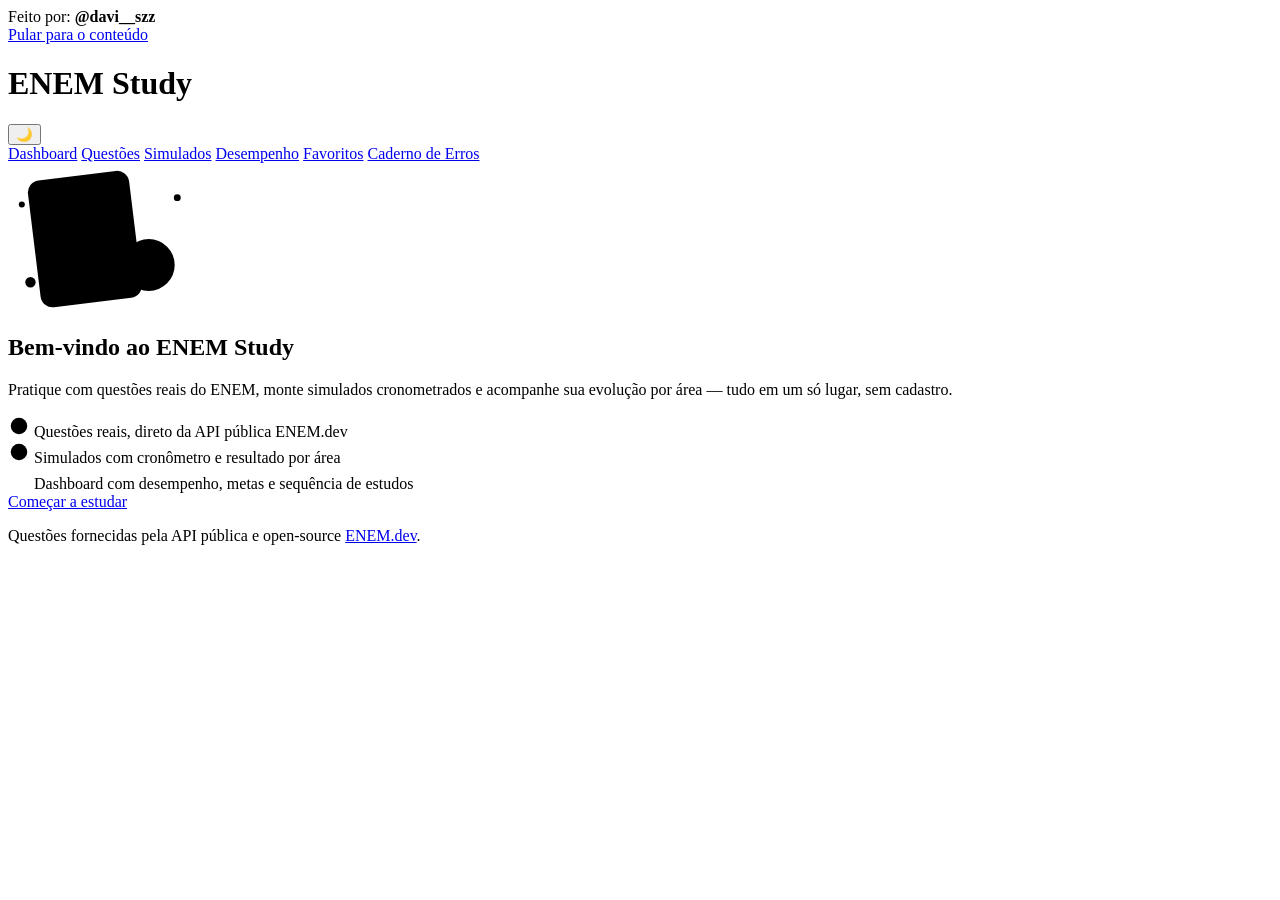
==== index.html @ e929863e "Add files via upload" ====
<!DOCTYPE html>
<html lang="pt-BR">
<head>
  <meta charset="UTF-8" />
  <meta name="viewport" content="width=device-width, initial-scale=1.0" />
  <title>ENEM Study — Dashboard</title>
  <link rel="preconnect" href="https://fonts.googleapis.com" />
  <link rel="stylesheet" href="css/global.css" />
  <link rel="stylesheet" href="css/dashboard.css" />
  <script>
    // Aplica o tema salvo ANTES da primeira renderização, para evitar o
    // "flash" de tema claro seguido de escuro. Única exceção deliberada à
    // regra de que só storage.js acessa localStorage: precisa rodar de
    // forma síncrona no <head>, antes de qualquer módulo ES carregar.
    try {
      var config = JSON.parse(localStorage.getItem('enemStudy:config'));
      if (config && config.tema === 'escuro') {
        document.documentElement.setAttribute('data-tema', 'escuro');
      }
    } catch (erro) {
      // localStorage indisponível — segue com o tema claro padrão.
    }
  </script>
</head>
<body>
  <div id="splash" class="splash" aria-hidden="true">
    <span class="splash-texto">Feito por: <strong>@davi__szz</strong></span>
  </div>
  <a href="#main" class="skip-link">Pular para o conteúdo</a>
  <header class="topo">
    <div class="topo-linha">
      <h1>ENEM Study</h1>
      <button id="btn-tema" type="button" class="botao-tema" aria-label="Ativar tema escuro">🌙</button>
    </div>
    <nav class="nav" aria-label="Navegação principal">
      <a class="nav-link" href="index.html">Dashboard</a>
      <a class="nav-link" href="pages/questoes.html">Questões</a>
      <a class="nav-link" href="pages/simulados.html">Simulados</a>
      <a class="nav-link" href="pages/desempenho.html">Desempenho</a>
      <a class="nav-link" href="pages/favoritos.html">Favoritos</a>
      <a class="nav-link" href="pages/erros.html">Caderno de Erros</a>
    </nav>
  </header>

  <main class="conteudo" id="main">
    <section id="estado-sem-dados" class="cartao cartao--hero">
      <div class="hero-ilustracao" aria-hidden="true">
        <svg viewBox="0 0 220 170" width="190" height="147" role="img">
          <rect class="hero-doc-fundo" x="30" y="14" width="118" height="148" rx="14"
                transform="rotate(-7 89 88)" />
          <rect class="hero-doc-linha" x="46" y="42" width="66" height="8" rx="4"
                transform="rotate(-7 89 88)" />
          <rect class="hero-doc-linha" x="46" y="60" width="82" height="8" rx="4"
                transform="rotate(-7 89 88)" />
          <rect class="hero-doc-linha" x="46" y="78" width="52" height="8" rx="4"
                transform="rotate(-7 89 88)" />
          <rect class="hero-doc-linha" x="46" y="96" width="70" height="8" rx="4"
                transform="rotate(-7 89 88)" />
          <circle class="hero-badge-circulo" cx="163" cy="118" r="30" />
          <path class="hero-badge-check" d="M149 118l10 10 18-20" />
          <circle class="hero-dot hero-dot--ambar" cx="26" cy="138" r="6" />
          <circle class="hero-dot hero-dot--ambar" cx="196" cy="40" r="4" />
          <circle class="hero-dot hero-dot--primaria" cx="16" cy="48" r="3.5" />
        </svg>
      </div>

      <h2>Bem-vindo ao ENEM Study</h2>
      <p class="texto-suave hero-descricao">
        Pratique com questões reais do ENEM, monte simulados cronometrados e
        acompanhe sua evolução por área — tudo em um só lugar, sem cadastro.
      </p>

      <div class="hero-recursos">
        <div class="hero-recurso">
          <svg class="hero-recurso-icone" viewBox="0 0 24 24" width="22" height="22" aria-hidden="true">
            <circle cx="12" cy="12" r="9" />
            <path d="M8.2 12.3l2.4 2.4 5.2-5.6" />
          </svg>
          <span>Questões reais, direto da API pública ENEM.dev</span>
        </div>
        <div class="hero-recurso">
          <svg class="hero-recurso-icone" viewBox="0 0 24 24" width="22" height="22" aria-hidden="true">
            <circle cx="12" cy="12" r="9" />
            <path d="M12 7v5l3.5 2" />
          </svg>
          <span>Simulados com cronômetro e resultado por área</span>
        </div>
        <div class="hero-recurso">
          <svg class="hero-recurso-icone" viewBox="0 0 24 24" width="22" height="22" aria-hidden="true">
            <path d="M4 19V5M4 19h16M8 19v-6M12 19V9M16 19v-9" />
          </svg>
          <span>Dashboard com desempenho, metas e sequência de estudos</span>
        </div>
      </div>

      <a href="pages/questoes.html" class="botao botao--primario botao--grande">Começar a estudar</a>
    </section>

    <div id="dashboard-conteudo" hidden>
      <section class="grade-stats">
        <div class="cartao stat-card">
          <svg class="stat-icone" viewBox="0 0 24 24" width="22" height="22" aria-hidden="true">
            <circle cx="12" cy="12" r="9" />
            <path d="M8.2 12.3l2.4 2.4 5.2-5.6" />
          </svg>
          <span class="stat-label">Questões resolvidas</span>
          <span id="stat-resolvidas" class="stat-valor">0</span>
        </div>
        <div class="cartao stat-card">
          <svg class="stat-icone" viewBox="0 0 24 24" width="22" height="22" aria-hidden="true">
            <circle cx="12" cy="12" r="9" />
            <circle cx="12" cy="12" r="5" />
            <circle class="stat-icone-preenchido" cx="12" cy="12" r="1.3" />
          </svg>
          <span class="stat-label">Taxa de acerto</span>
          <span id="stat-taxa-acerto" class="stat-valor">—</span>
        </div>
        <div class="cartao stat-card">
          <svg id="icone-chama" class="stat-icone stat-icone-chama" viewBox="0 0 24 24" width="22" height="22" aria-hidden="true">
            <path d="M12 2.5c1 3-1.8 4.2-1.8 7.2a3.8 3.8 0 0 0 7.6 0c0-1-.4-1.8-.9-1.9.4 1.9-.9 2.8-1.9 2.8-1.4 0-1.9-1.1-1.9-2.2 0-1.9 1.9-2.8.9-5.4-.9.7-1.9 1.9-1.9 5 0 1.7-1.4 2.5-2.3 1.6C8.5 8.1 9 5.3 12 2.5z" />
          </svg>
          <span class="stat-label">Sequência de estudos</span>
          <span id="stat-streak" class="stat-valor">—</span>
        </div>
      </section>

      <section class="cartao">
        <div class="metas-cabecalho">
          <h2>Metas</h2>
          <button id="btn-editar-metas" type="button" class="botao botao--secundario botao--pequeno">
            Editar metas
          </button>
        </div>

        <p id="meta-texto-diaria" class="texto-suave">Meta diária: 0/30</p>
        <div class="barra-trilha barra-trilha--meta">
          <div id="meta-barra-diaria" class="barra-preenchimento" style="width: 0%"></div>
        </div>

        <p id="meta-texto-semanal" class="texto-suave meta-espaco-topo">Meta semanal: 0/150</p>
        <div class="barra-trilha barra-trilha--meta">
          <div id="meta-barra-semanal" class="barra-preenchimento" style="width: 0%"></div>
        </div>

        <form id="form-metas" class="form-metas" hidden>
          <div class="campo">
            <label for="input-meta-diaria">Meta diária (questões)</label>
            <input id="input-meta-diaria" type="number" min="1" max="500" required />
          </div>
          <div class="campo">
            <label for="input-meta-semanal">Meta semanal (questões)</label>
            <input id="input-meta-semanal" type="number" min="1" max="2000" required />
          </div>
          <button type="submit" class="botao botao--primario botao--pequeno">Salvar</button>
        </form>
      </section>

      <section class="cartao">
        <h2>Desempenho por área</h2>
        <div id="desempenho-por-disciplina"></div>
        <a href="pages/desempenho.html" class="link-ver-mais">Ver desempenho detalhado →</a>
      </section>

      <div id="recomendacoes" class="recomendacoes" hidden></div>

      <section class="cartao">
        <h2>Evolução da taxa de acerto</h2>
        <div id="grafico-evolucao" class="grafico-evolucao"></div>
      </section>

      <section class="cartao">
        <h2>Atividade recente</h2>
        <div id="atividade-recente"></div>
      </section>

      <div class="acoes-dashboard">
        <a href="pages/questoes.html" class="botao botao--primario botao--grande">
          Começar a estudar
        </a>
      </div>
    </div>
  </main>

  <footer class="rodape">
    <p>Questões fornecidas pela API pública e open-source <a href="https://enem.dev" target="_blank" rel="noopener">ENEM.dev</a>.</p>
  </footer>

  <script type="module" src="js/app.js"></script>
  <script type="module" src="js/dashboard.js"></script>
</body>
</html>
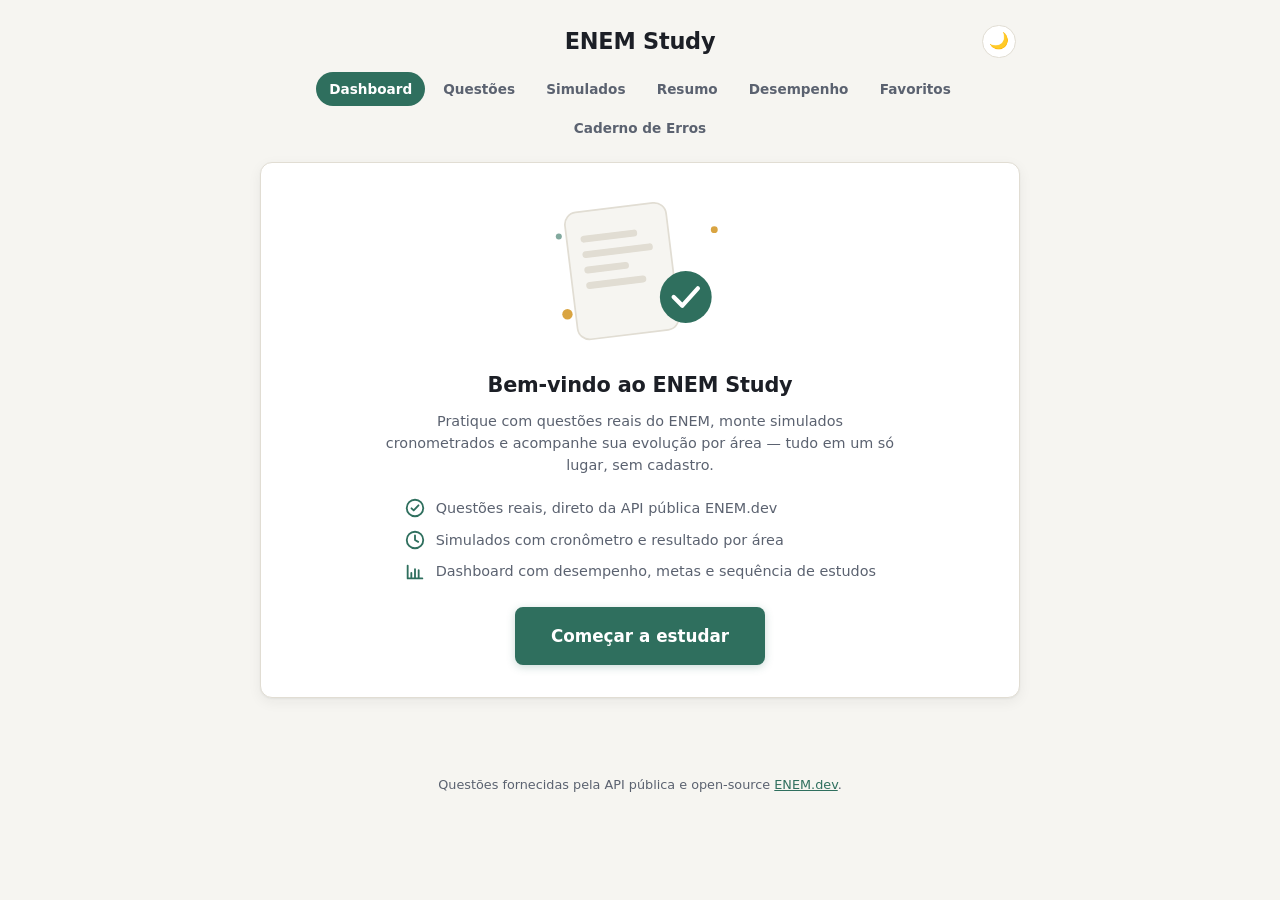
==== commit a99e9e55: "Add 'Resumo' link to main navigation Added a new navigation link for 'Resumo' in the main navigation" ====
--- a/index.html
+++ b/index.html
@@ -36,6 +36,7 @@
       <a class="nav-link" href="index.html">Dashboard</a>
       <a class="nav-link" href="pages/questoes.html">Questões</a>
       <a class="nav-link" href="pages/simulados.html">Simulados</a>
+      <a class="nav-link" href="pages/resumo.html">Resumo</a>
       <a class="nav-link" href="pages/desempenho.html">Desempenho</a>
       <a class="nav-link" href="pages/favoritos.html">Favoritos</a>
       <a class="nav-link" href="pages/erros.html">Caderno de Erros</a>
--- a/css/global.css
+++ b/css/global.css
@@ -0,0 +1,384 @@
+/* css/global.css
+   Tokens visuais e elementos compartilhados por TODAS as páginas:
+   layout base, navegação, cartões, botões, status e rodapé.
+   Estilos específicos de cada página ficam em arquivos próprios
+   (questoes.css, dashboard.css, listas.css). */
+
+@import url('https://fonts.googleapis.com/css2?family=Sora:wght@600;700;800&family=Inter:wght@400;500;600;700&display=swap');
+
+:root {
+  --cor-fundo: #f6f5f1;
+  --cor-texto: #1c1f26;
+  --cor-texto-suave: #5b6270;
+  --cor-borda: #e1ddd3;
+  --cor-cartao: #ffffff;
+  --cor-primaria: #2f6f5e;
+  --cor-primaria-hover: #23574a;
+  --cor-primaria-fundo: #e7f0ec;
+  --cor-acerto: #2f6f5e;
+  --cor-acerto-fundo: #e7f0ec;
+  --cor-erro: #b3432b;
+  --cor-erro-fundo: #f7e9e5;
+  --cor-aviso-fundo: #fbf3e3;
+  --cor-aviso-borda: #d9a441;
+  --cor-aviso-texto: #8a6416;
+  --raio: 12px;
+  --raio-pequeno: 8px;
+  --sombra: 0 1px 2px rgba(28, 31, 38, 0.05), 0 4px 14px rgba(28, 31, 38, 0.06);
+  --fonte-titulo: 'Sora', system-ui, -apple-system, sans-serif;
+  --fonte-corpo: 'Inter', system-ui, -apple-system, sans-serif;
+  --transicao: 0.18s ease;
+}
+
+:root[data-tema="escuro"] {
+  --cor-fundo: #12151b;
+  --cor-texto: #e9ebf0;
+  --cor-texto-suave: #949cad;
+  --cor-borda: #262b35;
+  --cor-cartao: #191d25;
+  --cor-primaria: #5cb69c;
+  --cor-primaria-hover: #74c7af;
+  --cor-primaria-fundo: #1b2b26;
+  --cor-acerto: #5cb69c;
+  --cor-acerto-fundo: #1b2b26;
+  --cor-erro: #e28468;
+  --cor-erro-fundo: #2c1c17;
+  --cor-aviso-fundo: #2b2416;
+  --cor-aviso-borda: #d9a441;
+  --cor-aviso-texto: #e8c477;
+  --sombra: 0 1px 2px rgba(0, 0, 0, 0.3), 0 4px 14px rgba(0, 0, 0, 0.35);
+}
+
+* {
+  box-sizing: border-box;
+}
+
+body {
+  margin: 0;
+  background: var(--cor-fundo);
+  color: var(--cor-texto);
+  font-family: var(--fonte-corpo);
+  line-height: 1.55;
+  transition: background-color var(--transicao), color var(--transicao);
+}
+
+h1, h2, h3 {
+  font-family: var(--fonte-titulo);
+  letter-spacing: -0.01em;
+}
+
+.sr-only {
+  position: absolute;
+  width: 1px;
+  height: 1px;
+  overflow: hidden;
+  clip: rect(0, 0, 0, 0);
+  white-space: nowrap;
+}
+
+.skip-link {
+  position: absolute;
+  left: 0.75rem;
+  top: -3rem;
+  background: var(--cor-primaria);
+  color: #ffffff;
+  padding: 0.6rem 1rem;
+  border-radius: var(--raio-pequeno);
+  text-decoration: none;
+  font-weight: 600;
+  font-size: 0.85rem;
+  z-index: 100;
+  transition: top var(--transicao);
+}
+
+.skip-link:focus {
+  top: 0.75rem;
+}
+
+@media (prefers-reduced-motion: reduce) {
+  * {
+    animation-duration: 0.001ms !important;
+    animation-iteration-count: 1 !important;
+    transition-duration: 0.001ms !important;
+  }
+}
+
+/* --- cabeçalho e navegação --- */
+
+.topo {
+  padding: 1.5rem 1.5rem 1rem;
+  max-width: 800px;
+  margin: 0 auto;
+}
+
+.topo-linha {
+  display: flex;
+  align-items: center;
+  justify-content: center;
+  gap: 0.75rem;
+  position: relative;
+  margin-bottom: 0.85rem;
+}
+
+.topo h1 {
+  margin: 0;
+  font-size: 1.4rem;
+  font-weight: 700;
+}
+
+.botao-tema {
+  position: absolute;
+  right: 0;
+  background: var(--cor-cartao);
+  border: 1px solid var(--cor-borda);
+  border-radius: 999px;
+  width: 2.1rem;
+  height: 2.1rem;
+  font-size: 1rem;
+  line-height: 1;
+  cursor: pointer;
+  display: flex;
+  align-items: center;
+  justify-content: center;
+  transition: border-color var(--transicao), transform var(--transicao);
+}
+
+.botao-tema:hover {
+  border-color: var(--cor-primaria);
+  transform: scale(1.06);
+}
+
+.nav {
+  display: flex;
+  flex-wrap: wrap;
+  justify-content: center;
+  gap: 0.35rem;
+}
+
+.nav-link {
+  color: var(--cor-texto-suave);
+  text-decoration: none;
+  font-size: 0.85rem;
+  font-weight: 600;
+  padding: 0.4rem 0.8rem;
+  border-radius: 999px;
+  transition: background-color var(--transicao), color var(--transicao);
+}
+
+.nav-link:hover {
+  background: var(--cor-primaria-fundo);
+  color: var(--cor-primaria);
+}
+
+.nav-link--ativo {
+  background: var(--cor-primaria);
+  color: #ffffff;
+}
+
+.nav-link--ativo:hover {
+  background: var(--cor-primaria-hover);
+  color: #ffffff;
+}
+
+/* --- layout de conteúdo --- */
+
+.conteudo {
+  max-width: 800px;
+  margin: 0 auto;
+  padding: 0 1.25rem 3rem;
+  display: flex;
+  flex-direction: column;
+  gap: 1rem;
+}
+
+.conteudo h2 {
+  margin: 0.25rem 0 0;
+  font-size: 1.1rem;
+}
+
+/* --- cartões --- */
+
+.cartao {
+  background: var(--cor-cartao);
+  border: 1px solid var(--cor-borda);
+  border-radius: var(--raio);
+  box-shadow: var(--sombra);
+  padding: 1.5rem;
+  transition: background-color var(--transicao), border-color var(--transicao);
+  animation: entrada 0.4s ease backwards;
+}
+
+@keyframes entrada {
+  from {
+    opacity: 0;
+    transform: translateY(10px);
+  }
+  to {
+    opacity: 1;
+    transform: translateY(0);
+  }
+}
+
+.cartao--central {
+  text-align: center;
+  display: flex;
+  flex-direction: column;
+  gap: 1rem;
+  align-items: center;
+}
+
+/* --- texto utilitário --- */
+
+.texto-suave {
+  color: var(--cor-texto-suave);
+  font-size: 0.9rem;
+}
+
+.texto-acerto {
+  color: var(--cor-acerto);
+  font-weight: 600;
+}
+
+.texto-erro {
+  color: var(--cor-erro);
+  font-weight: 600;
+}
+
+/* --- status / banners --- */
+
+.status {
+  padding: 0.85rem 1rem;
+  border-radius: var(--raio);
+  font-size: 0.95rem;
+  border: 1px solid var(--cor-borda);
+  background: var(--cor-cartao);
+}
+
+.status--loading {
+  color: var(--cor-texto-suave);
+}
+
+.status--erro {
+  color: var(--cor-erro);
+  background: var(--cor-erro-fundo);
+  border-color: var(--cor-erro);
+}
+
+.banner-revisao {
+  display: flex;
+  flex-wrap: wrap;
+  gap: 0.75rem;
+  align-items: center;
+  justify-content: space-between;
+  padding: 0.75rem 1rem;
+  border-radius: var(--raio);
+  background: var(--cor-aviso-fundo);
+  border: 1px solid var(--cor-aviso-borda);
+  font-size: 0.9rem;
+}
+
+/* --- botões --- */
+
+.botao {
+  font: inherit;
+  font-family: var(--fonte-corpo);
+  border: none;
+  border-radius: var(--raio-pequeno);
+  padding: 0.75rem 1.5rem;
+  cursor: pointer;
+  font-weight: 600;
+  text-decoration: none;
+  display: inline-block;
+  transition: background-color var(--transicao), opacity var(--transicao), transform var(--transicao);
+}
+
+.botao:active:not(:disabled) {
+  transform: scale(0.98);
+}
+
+.botao:focus-visible {
+  outline: 2px solid var(--cor-primaria);
+  outline-offset: 2px;
+}
+
+.botao--primario {
+  background: var(--cor-primaria);
+  color: #ffffff;
+  box-shadow: 0 2px 8px rgba(47, 111, 94, 0.25);
+}
+
+.botao--primario:hover:not(:disabled) {
+  background: var(--cor-primaria-hover);
+}
+
+.botao--primario:disabled {
+  opacity: 0.5;
+  cursor: not-allowed;
+}
+
+.botao--secundario {
+  background: transparent;
+  color: var(--cor-primaria);
+  border: 1px solid var(--cor-primaria);
+}
+
+.botao--secundario:hover {
+  background: var(--cor-acerto-fundo);
+}
+
+.botao--pequeno {
+  padding: 0.45rem 0.9rem;
+  font-size: 0.85rem;
+}
+
+.botao--grande {
+  padding: 1rem 2.25rem;
+  font-size: 1.05rem;
+  font-family: var(--fonte-titulo);
+}
+
+.botao:disabled {
+  opacity: 0.6;
+}
+
+.acoes-dashboard {
+  display: flex;
+  justify-content: center;
+  padding: 0.5rem 0 1rem;
+}
+
+.link-ver-mais {
+  display: inline-block;
+  margin-top: 0.75rem;
+  color: var(--cor-primaria);
+  font-weight: 600;
+  font-size: 0.9rem;
+  text-decoration: none;
+}
+
+.link-ver-mais:hover {
+  text-decoration: underline;
+}
+
+/* --- rodapé --- */
+
+.rodape {
+  text-align: center;
+  color: var(--cor-texto-suave);
+  font-size: 0.8rem;
+  padding: 1rem 1.5rem 2rem;
+}
+
+.rodape a {
+  color: var(--cor-primaria);
+}
+
+@media (max-width: 480px) {
+  .topo {
+    padding: 1.25rem 1rem 0.75rem;
+  }
+
+  .cartao {
+    padding: 1.1rem;
+  }
+}
--- a/css/dashboard.css
+++ b/css/dashboard.css
@@ -0,0 +1,395 @@
+/* css/dashboard.css
+   Estilos específicos de index.html (Dashboard): cards de estatística,
+   barras de desempenho por disciplina, gráfico de evolução e lista de
+   atividade recente. Depende dos tokens definidos em global.css. */
+
+/* --- tela de abertura (splash), só no index.html --- */
+
+.splash {
+  position: fixed;
+  inset: 0;
+  z-index: 200;
+  display: flex;
+  align-items: center;
+  justify-content: center;
+  background: var(--cor-fundo);
+  animation: splash-fundo 1.1s ease forwards;
+}
+
+.splash-texto {
+  font-family: var(--fonte-titulo);
+  font-size: 0.95rem;
+  color: var(--cor-texto-suave);
+  letter-spacing: 0.02em;
+  opacity: 0;
+  animation: splash-texto 1.1s ease forwards;
+}
+
+.splash-texto strong {
+  color: var(--cor-primaria);
+}
+
+@keyframes splash-fundo {
+  0% {
+    opacity: 1;
+  }
+  70% {
+    opacity: 1;
+  }
+  100% {
+    opacity: 0;
+    visibility: hidden;
+  }
+}
+
+@keyframes splash-texto {
+  0% {
+    opacity: 0;
+    transform: translateY(4px);
+  }
+  15% {
+    opacity: 1;
+    transform: translateY(0);
+  }
+  70% {
+    opacity: 1;
+  }
+  100% {
+    opacity: 0;
+  }
+}
+
+/* --- hero / estado vazio do dashboard --- */
+
+.cartao--hero {
+  text-align: center;
+  display: flex;
+  flex-direction: column;
+  align-items: center;
+  gap: 0.5rem;
+  padding: 2rem 1.75rem;
+}
+
+.hero-ilustracao {
+  margin-bottom: 0.5rem;
+}
+
+.hero-doc-fundo {
+  fill: var(--cor-fundo);
+  stroke: var(--cor-borda);
+  stroke-width: 2;
+}
+
+.hero-doc-linha {
+  fill: var(--cor-borda);
+}
+
+.hero-badge-circulo {
+  fill: var(--cor-primaria);
+}
+
+.hero-badge-check {
+  fill: none;
+  stroke: #ffffff;
+  stroke-width: 5;
+  stroke-linecap: round;
+  stroke-linejoin: round;
+}
+
+.hero-dot--ambar {
+  fill: var(--cor-aviso-borda);
+}
+
+.hero-dot--primaria {
+  fill: var(--cor-primaria);
+  opacity: 0.6;
+}
+
+.cartao--hero h2 {
+  margin: 0.25rem 0 0;
+  font-size: 1.3rem;
+}
+
+.hero-descricao {
+  max-width: 32rem;
+  margin: 0 0 0.5rem;
+}
+
+.hero-recursos {
+  display: flex;
+  flex-direction: column;
+  gap: 0.6rem;
+  align-items: flex-start;
+  margin: 0.25rem 0 1rem;
+  text-align: left;
+}
+
+.hero-recurso {
+  display: flex;
+  align-items: center;
+  gap: 0.6rem;
+  font-size: 0.9rem;
+  color: var(--cor-texto-suave);
+}
+
+.hero-recurso-icone {
+  flex-shrink: 0;
+  fill: none;
+  stroke: var(--cor-primaria);
+  stroke-width: 2;
+  stroke-linecap: round;
+  stroke-linejoin: round;
+}
+
+/* --- ícones dos cards de estatística --- */
+
+.stat-icone {
+  fill: none;
+  stroke: var(--cor-primaria);
+  stroke-width: 2;
+  stroke-linecap: round;
+  stroke-linejoin: round;
+  margin-bottom: 0.15rem;
+}
+
+.stat-icone-preenchido {
+  fill: var(--cor-primaria);
+  stroke: none;
+}
+
+.stat-icone-chama {
+  fill: var(--cor-aviso-borda);
+  stroke: none;
+}
+
+.stat-icone-chama--ativa {
+  animation: chama-pulsar 1.8s ease-in-out infinite;
+  transform-origin: center;
+}
+
+@keyframes chama-pulsar {
+  0%, 100% {
+    transform: scale(1);
+  }
+  50% {
+    transform: scale(1.12);
+  }
+}
+
+.grade-stats {
+  display: grid;
+  grid-template-columns: repeat(auto-fit, minmax(160px, 1fr));
+  gap: 1rem;
+}
+
+.metas-cabecalho {
+  display: flex;
+  align-items: center;
+  justify-content: space-between;
+  gap: 0.75rem;
+  margin-bottom: 0.5rem;
+}
+
+.metas-cabecalho h2 {
+  margin: 0;
+}
+
+.meta-espaco-topo {
+  margin-top: 1.1rem;
+}
+
+.form-metas {
+  display: flex;
+  flex-wrap: wrap;
+  align-items: end;
+  gap: 0.85rem;
+  margin-top: 1.1rem;
+  padding-top: 1.1rem;
+  border-top: 1px solid var(--cor-borda);
+}
+
+.form-metas .campo {
+  flex: 1 1 140px;
+  display: flex;
+  flex-direction: column;
+  gap: 0.35rem;
+  font-size: 0.85rem;
+}
+
+.form-metas .campo label {
+  color: var(--cor-texto-suave);
+  font-weight: 600;
+}
+
+.form-metas input {
+  font: inherit;
+  padding: 0.6rem 0.75rem;
+  border-radius: var(--raio-pequeno);
+  border: 1px solid var(--cor-borda);
+  background: var(--cor-cartao);
+  color: var(--cor-texto);
+}
+
+.stat-card {
+  display: flex;
+  flex-direction: column;
+  align-items: center;
+  gap: 0.35rem;
+  text-align: center;
+}
+
+.grade-stats .stat-card:nth-child(1) {
+  animation-delay: 0.02s;
+}
+
+.grade-stats .stat-card:nth-child(2) {
+  animation-delay: 0.08s;
+}
+
+.grade-stats .stat-card:nth-child(3) {
+  animation-delay: 0.14s;
+}
+
+.stat-label {
+  font-size: 0.8rem;
+  color: var(--cor-texto-suave);
+  text-transform: uppercase;
+  letter-spacing: 0.03em;
+}
+
+.stat-valor {
+  font-size: 1.7rem;
+  font-weight: 700;
+  font-family: var(--fonte-titulo);
+  color: var(--cor-primaria);
+}
+
+.barra-trilha {
+  height: 10px;
+  border-radius: 999px;
+  background: var(--cor-fundo);
+  border: 1px solid var(--cor-borda);
+  overflow: hidden;
+}
+
+.barra-trilha--meta {
+  margin-top: 0.5rem;
+}
+
+.barra-preenchimento {
+  height: 100%;
+  background: var(--cor-primaria);
+  border-radius: 999px;
+  transition: width 0.3s ease;
+}
+
+.barra-disciplina {
+  margin-bottom: 0.85rem;
+}
+
+.barra-disciplina:last-child {
+  margin-bottom: 0;
+}
+
+.barra-disciplina-cabecalho {
+  display: flex;
+  justify-content: space-between;
+  font-size: 0.9rem;
+  margin-bottom: 0.3rem;
+}
+
+.grafico-evolucao {
+  min-height: 60px;
+}
+
+.grafico-evolucao-svg {
+  width: 100%;
+  height: 80px;
+  overflow: visible;
+}
+
+.grafico-evolucao-linha {
+  fill: none;
+  stroke: var(--cor-primaria);
+  stroke-width: 0.6;
+  vector-effect: non-scaling-stroke;
+}
+
+.grafico-evolucao-ponto {
+  fill: var(--cor-primaria);
+}
+
+.grafico-evolucao-legenda {
+  display: flex;
+  justify-content: space-between;
+  font-size: 0.75rem;
+  color: var(--cor-texto-suave);
+  margin-top: 0.35rem;
+}
+
+.recomendacoes {
+  display: flex;
+  flex-direction: column;
+  gap: 0.75rem;
+}
+
+.recomendacao {
+  background: var(--cor-cartao);
+  border: 1px solid var(--cor-borda);
+  border-left: 3px solid var(--cor-aviso-borda);
+  border-radius: var(--raio);
+  box-shadow: var(--sombra);
+  padding: 1rem 1.25rem;
+}
+
+.recomendacao--melhora {
+  border-left-color: var(--cor-primaria);
+}
+
+.recomendacao p {
+  margin: 0 0 0.4rem;
+  font-size: 0.92rem;
+}
+
+.recomendacao:last-child p {
+  margin-bottom: 0;
+}
+
+.lista-atividade {
+  list-style: none;
+  margin: 0;
+  padding: 0;
+  display: flex;
+  flex-direction: column;
+  gap: 0.5rem;
+}
+
+.item-atividade {
+  display: flex;
+  align-items: center;
+  gap: 0.6rem;
+  font-size: 0.9rem;
+  padding: 0.5rem 0.65rem;
+  border-radius: var(--raio);
+  background: var(--cor-fundo);
+}
+
+.item-atividade--acerto {
+  border-left: 3px solid var(--cor-acerto);
+}
+
+.item-atividade--erro {
+  border-left: 3px solid var(--cor-erro);
+}
+
+.item-atividade-data {
+  margin-left: auto;
+  color: var(--cor-texto-suave);
+  font-size: 0.8rem;
+}
+
+@media (max-width: 480px) {
+  .grade-stats {
+    grid-template-columns: 1fr 1fr;
+  }
+}
